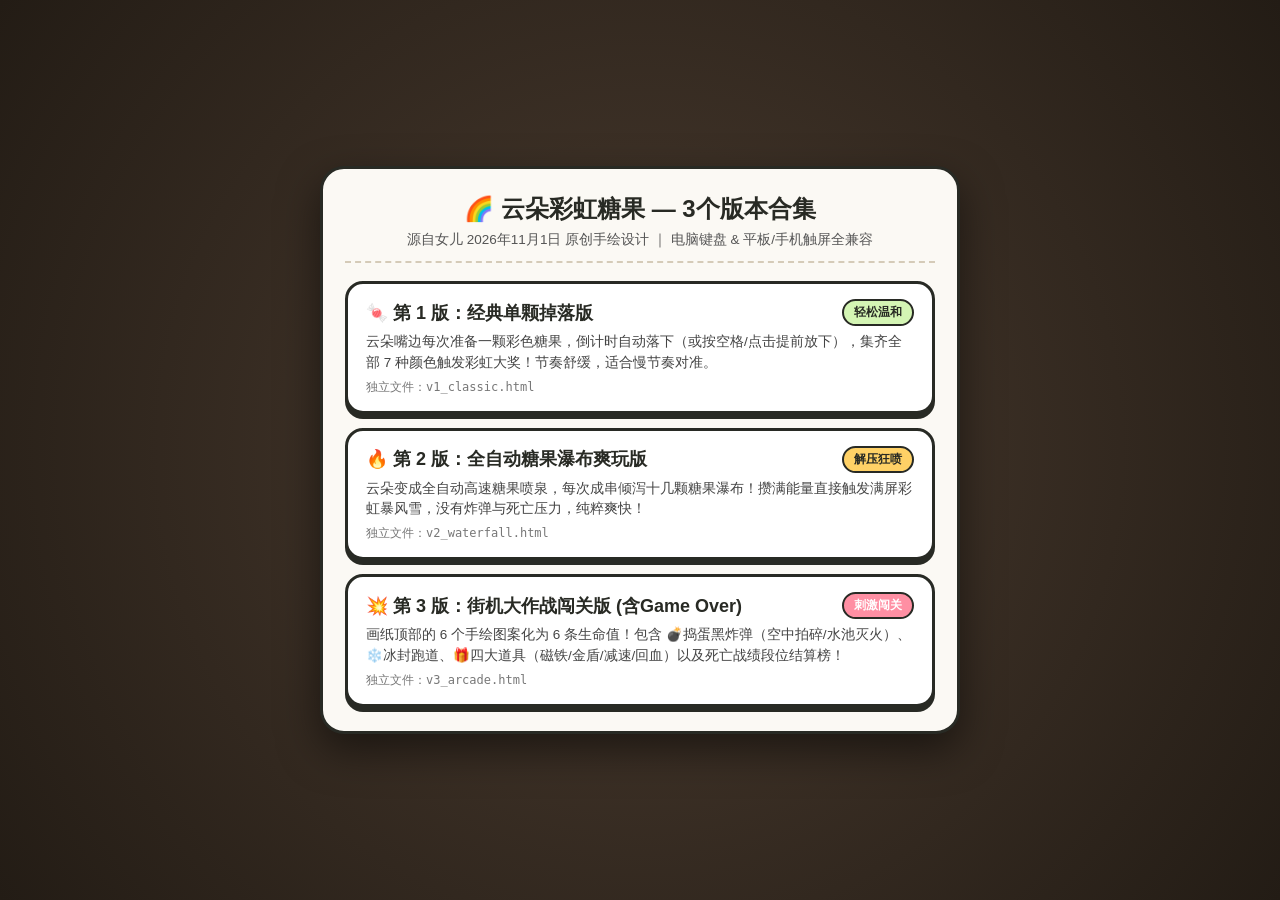
==== index.html @ 38106641 "feat: initial open-source release of rainbow candy cloud game with 3 versions" ====
<!DOCTYPE html>
<html lang="zh-CN">
<head>
  <meta charset="UTF-8" />
  <meta name="viewport" content="width=device-width, initial-scale=1.0, maximum-scale=1.0, user-scalable=no" />
  <meta name="description" content="云朵彩虹糖果 — 根据小朋友于2026年11月1日亲手绘制的设计稿还原的趣味网页小游戏，支持电脑键盘与iPad/手机触屏。" />
  <meta property="og:title" content="云朵彩虹糖果 (Rainbow Candy Cloud)" />
  <meta property="og:description" content="根据小朋友于2026年11月1日亲手绘制的设计稿还原的趣味网页小游戏，支持电脑键盘与iPad/手机触屏。" />
  <meta property="og:type" content="website" />
  <meta property="og:image" content="artwork.jpg" />
  <link rel="icon" href="data:image/svg+xml,<svg xmlns='http://www.w3.org/2000/svg' viewBox='0 0 100 100'><text y='.9em' font-size='90'>🍬</text></svg>" />
  <title>云朵彩虹糖果 — 3个版本合集大厅 (2026年11月1日 原创手绘)</title>
  <style>
    * {
      box-sizing: border-box;
      margin: 0;
      padding: 0;
    }
    body {
      min-height: 100dvh;
      background: #2c241d radial-gradient(circle at center, #4a3b2f 0%, #231c15 100%);
      font-family: "PingFang SC", "Hiragino Sans GB", "Microsoft YaHei", "Comic Sans MS", cursive, sans-serif;
      display: flex;
      align-items: center;
      justify-content: center;
      padding: 18px;
      color: #282a24;
    }
    .hub-card {
      background: #fbf9f4;
      border: 3.5px solid #282a24;
      border-radius: 24px;
      max-width: 640px;
      width: 100%;
      padding: 24px 22px;
      box-shadow: 0 16px 40px rgba(0, 0, 0, 0.5);
    }
    .hub-header {
      text-align: center;
      margin-bottom: 18px;
      padding-bottom: 12px;
      border-bottom: 2.5px dashed #d5cbb8;
    }
    .hub-header h1 {
      font-size: 24px;
      font-weight: 900;
      margin-bottom: 6px;
    }
    .hub-header p {
      font-size: 13.5px;
      color: #555;
    }
    .version-list {
      display: flex;
      flex-direction: column;
      gap: 14px;
    }
    .version-card {
      display: block;
      text-decoration: none;
      color: #282a24;
      background: #fff;
      border: 3px solid #282a24;
      border-radius: 18px;
      padding: 15px 18px;
      box-shadow: 0 5px 0 #282a24;
      transition: transform 0.1s, box-shadow 0.1s, background 0.15s;
    }
    .version-card:hover {
      background: #fffbe6;
      transform: translateY(-2px);
      box-shadow: 0 7px 0 #282a24;
    }
    .version-card:active {
      transform: translateY(3px);
      box-shadow: 0 2px 0 #282a24;
    }
    .v-title {
      display: flex;
      align-items: center;
      justify-content: space-between;
      font-size: 18px;
      font-weight: 900;
      margin-bottom: 6px;
    }
    .v-badge {
      font-size: 12px;
      padding: 3px 10px;
      border-radius: 999px;
      border: 2px solid #282a24;
      font-weight: 800;
    }
    .v1 .v-badge { background: #d4f5b4; }
    .v2 .v-badge { background: #ffd166; }
    .v3 .v-badge { background: #ff8fa3; color: #fff; }
    .v-desc {
      font-size: 13.5px;
      color: #444;
      line-height: 1.5;
    }
    .v-file {
      margin-top: 6px;
      font-size: 12px;
      color: #777;
      font-family: monospace;
    }
  </style>
</head>
<body>
  <div class="hub-card">
    <div class="hub-header">
      <h1>🌈 云朵彩虹糖果 — 3个版本合集</h1>
      <p>源自女儿 2026年11月1日 原创手绘设计 ｜ 电脑键盘 & 平板/手机触屏全兼容</p>
    </div>

    <div class="version-list">
      <a class="version-card v1" href="v1_classic.html">
        <div class="v-title">
          <span>🍬 第 1 版：经典单颗掉落版</span>
          <span class="v-badge">轻松温和</span>
        </div>
        <div class="v-desc">
          云朵嘴边每次准备一颗彩色糖果，倒计时自动落下（或按空格/点击提前放下），集齐全部 7 种颜色触发彩虹大奖！节奏舒缓，适合慢节奏对准。
        </div>
        <div class="v-file">独立文件：v1_classic.html</div>
      </a>

      <a class="version-card v2" href="v2_waterfall.html">
        <div class="v-title">
          <span>🔥 第 2 版：全自动糖果瀑布爽玩版</span>
          <span class="v-badge">解压狂喷</span>
        </div>
        <div class="v-desc">
          云朵变成全自动高速糖果喷泉，每次成串倾泻十几颗糖果瀑布！攒满能量直接触发满屏彩虹暴风雪，没有炸弹与死亡压力，纯粹爽快！
        </div>
        <div class="v-file">独立文件：v2_waterfall.html</div>
      </a>

      <a class="version-card v3" href="v3_arcade.html">
        <div class="v-title">
          <span>💥 第 3 版：街机大作战闯关版 (含Game Over)</span>
          <span class="v-badge">刺激闯关</span>
        </div>
        <div class="v-desc">
          画纸顶部的 6 个手绘图案化为 6 条生命值！包含 💣捣蛋黑炸弹（空中拍碎/水池灭火）、❄️冰封跑道、🎁四大道具（磁铁/金盾/减速/回血）以及死亡战绩段位结算榜！
        </div>
        <div class="v-file">独立文件：v3_arcade.html</div>
      </a>
    </div>
  </div>
</body>
</html>
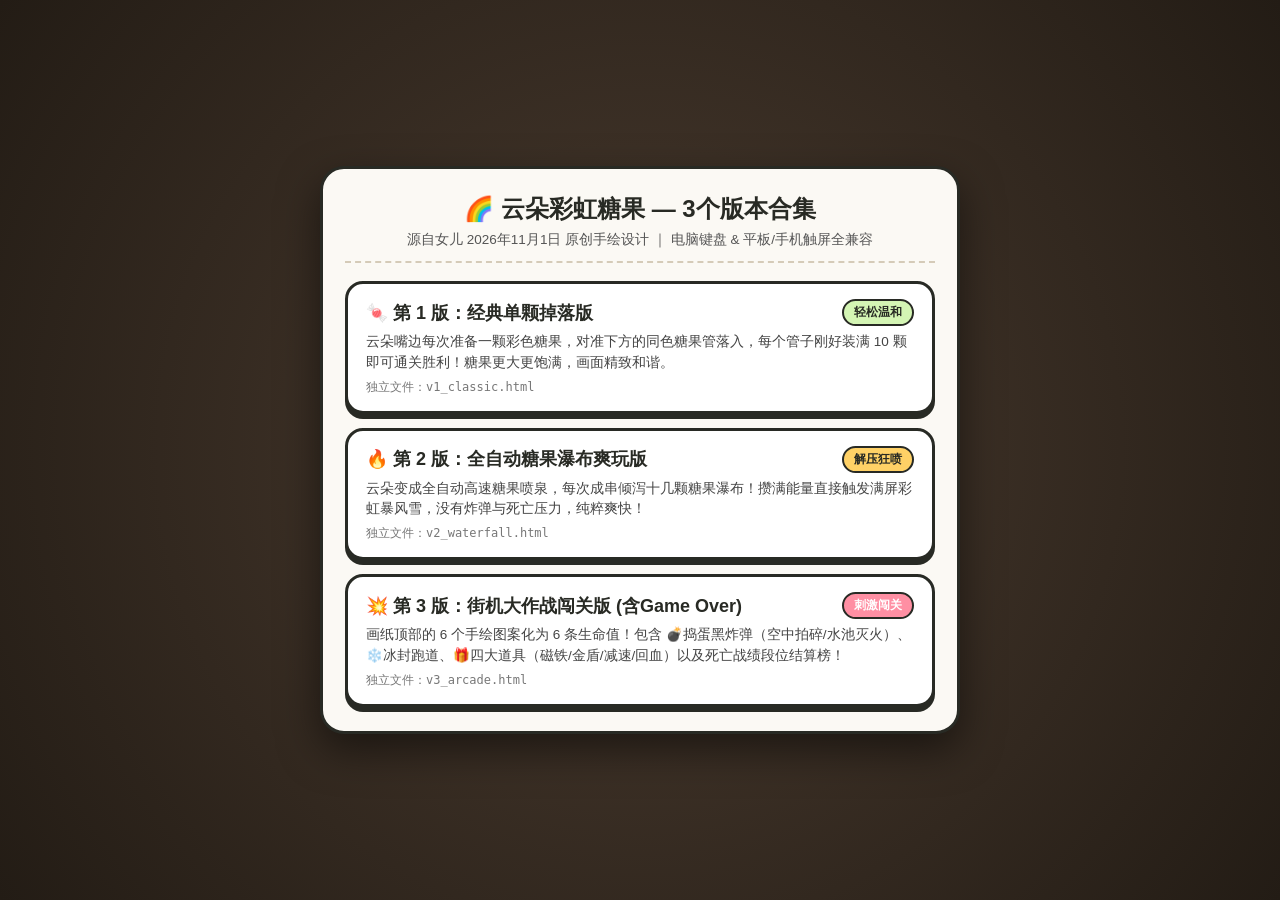
==== commit 9c087da8: "1. 更新游戏规则。" ====
--- a/index.html
+++ b/index.html
@@ -120,7 +120,7 @@
           <span class="v-badge">轻松温和</span>
         </div>
         <div class="v-desc">
-          云朵嘴边每次准备一颗彩色糖果，倒计时自动落下（或按空格/点击提前放下），集齐全部 7 种颜色触发彩虹大奖！节奏舒缓，适合慢节奏对准。
+          云朵嘴边每次准备一颗彩色糖果，对准下方的同色糖果管落入，每个管子刚好装满 10 颗即可通关胜利！糖果更大更饱满，画面精致和谐。
         </div>
         <div class="v-file">独立文件：v1_classic.html</div>
       </a>
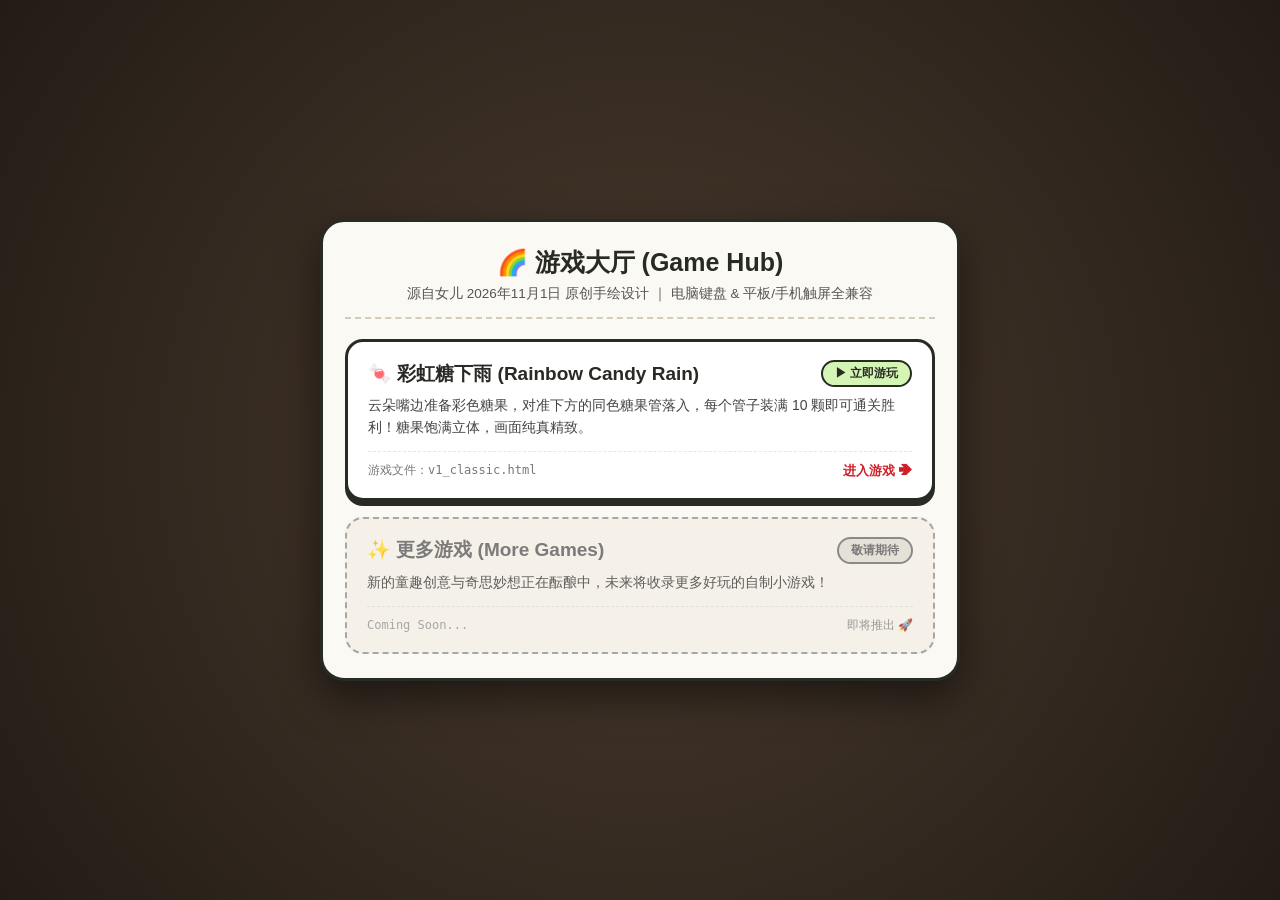
==== commit b24346c5: "1. 确定游戏名字，删除多余的版本。" ====
--- a/index.html
+++ b/index.html
@@ -3,13 +3,13 @@
 <head>
   <meta charset="UTF-8" />
   <meta name="viewport" content="width=device-width, initial-scale=1.0, maximum-scale=1.0, user-scalable=no" />
-  <meta name="description" content="云朵彩虹糖果 — 根据小朋友于2026年11月1日亲手绘制的设计稿还原的趣味网页小游戏，支持电脑键盘与iPad/手机触屏。" />
-  <meta property="og:title" content="云朵彩虹糖果 (Rainbow Candy Cloud)" />
+  <meta name="description" content="彩虹糖下雨 — 根据小朋友于2026年11月1日亲手绘制的设计稿还原的趣味网页小游戏，支持电脑键盘与iPad/手机触屏。" />
+  <meta property="og:title" content="彩虹糖下雨 (Rainbow Candy Rain)" />
   <meta property="og:description" content="根据小朋友于2026年11月1日亲手绘制的设计稿还原的趣味网页小游戏，支持电脑键盘与iPad/手机触屏。" />
   <meta property="og:type" content="website" />
   <meta property="og:image" content="artwork.jpg" />
   <link rel="icon" href="data:image/svg+xml,<svg xmlns='http://www.w3.org/2000/svg' viewBox='0 0 100 100'><text y='.9em' font-size='90'>🍬</text></svg>" />
-  <title>云朵彩虹糖果 — 3个版本合集大厅 (2026年11月1日 原创手绘)</title>
+  <title>彩虹糖下雨 — 游戏大厅</title>
   <style>
     * {
       box-sizing: border-box;
@@ -37,12 +37,12 @@
     }
     .hub-header {
       text-align: center;
-      margin-bottom: 18px;
-      padding-bottom: 12px;
+      margin-bottom: 20px;
+      padding-bottom: 14px;
       border-bottom: 2.5px dashed #d5cbb8;
     }
     .hub-header h1 {
-      font-size: 24px;
+      font-size: 25px;
       font-weight: 900;
       margin-bottom: 6px;
     }
@@ -50,102 +50,126 @@
       font-size: 13.5px;
       color: #555;
     }
-    .version-list {
+    .game-list {
       display: flex;
       flex-direction: column;
-      gap: 14px;
+      gap: 16px;
     }
-    .version-card {
+    .game-card {
       display: block;
       text-decoration: none;
       color: #282a24;
       background: #fff;
       border: 3px solid #282a24;
       border-radius: 18px;
-      padding: 15px 18px;
+      padding: 18px 20px;
       box-shadow: 0 5px 0 #282a24;
       transition: transform 0.1s, box-shadow 0.1s, background 0.15s;
     }
-    .version-card:hover {
+    .game-card.playable:hover {
       background: #fffbe6;
       transform: translateY(-2px);
       box-shadow: 0 7px 0 #282a24;
     }
-    .version-card:active {
+    .game-card.playable:active {
       transform: translateY(3px);
       box-shadow: 0 2px 0 #282a24;
     }
-    .v-title {
+    .game-card.coming-soon {
+      background: #f4efe6;
+      border: 2.5px dashed #999;
+      box-shadow: none;
+      opacity: 0.85;
+      cursor: default;
+    }
+    .g-title {
       display: flex;
       align-items: center;
       justify-content: space-between;
-      font-size: 18px;
+      font-size: 19px;
       font-weight: 900;
-      margin-bottom: 6px;
+      margin-bottom: 8px;
     }
-    .v-badge {
+    .g-badge {
       font-size: 12px;
-      padding: 3px 10px;
+      padding: 3px 12px;
       border-radius: 999px;
       border: 2px solid #282a24;
       font-weight: 800;
     }
-    .v1 .v-badge { background: #d4f5b4; }
-    .v2 .v-badge { background: #ffd166; }
-    .v3 .v-badge { background: #ff8fa3; color: #fff; }
-    .v-desc {
-      font-size: 13.5px;
+    .badge-play {
+      background: #d4f5b4;
+    }
+    .badge-wait {
+      background: #e2ddd3;
+      border-color: #777;
+      color: #666;
+    }
+    .g-desc {
+      font-size: 14px;
       color: #444;
-      line-height: 1.5;
+      line-height: 1.55;
     }
-    .v-file {
-      margin-top: 6px;
+    .g-footer {
+      display: flex;
+      justify-content: space-between;
+      align-items: center;
+      margin-top: 12px;
+      padding-top: 10px;
+      border-top: 1.5px dashed #ede5d8;
+    }
+    .g-file {
       font-size: 12px;
       color: #777;
       font-family: monospace;
+    }
+    .g-action {
+      font-size: 13px;
+      font-weight: 900;
+      color: #cf2027;
+      display: flex;
+      align-items: center;
+      gap: 4px;
     }
   </style>
 </head>
 <body>
   <div class="hub-card">
     <div class="hub-header">
-      <h1>🌈 云朵彩虹糖果 — 3个版本合集</h1>
+      <h1>🌈 游戏大厅 (Game Hub)</h1>
       <p>源自女儿 2026年11月1日 原创手绘设计 ｜ 电脑键盘 & 平板/手机触屏全兼容</p>
     </div>
 
-    <div class="version-list">
-      <a class="version-card v1" href="v1_classic.html">
-        <div class="v-title">
-          <span>🍬 第 1 版：经典单颗掉落版</span>
-          <span class="v-badge">轻松温和</span>
+    <div class="game-list">
+      <!-- 经典版游戏卡片 -->
+      <a class="game-card playable" href="v1_classic.html">
+        <div class="g-title">
+          <span>🍬 彩虹糖下雨 (Rainbow Candy Rain)</span>
+          <span class="g-badge badge-play">▶ 立即游玩</span>
         </div>
-        <div class="v-desc">
-          云朵嘴边每次准备一颗彩色糖果，对准下方的同色糖果管落入，每个管子刚好装满 10 颗即可通关胜利！糖果更大更饱满，画面精致和谐。
+        <div class="g-desc">
+          云朵嘴边准备彩色糖果，对准下方的同色糖果管落入，每个管子装满 10 颗即可通关胜利！糖果饱满立体，画面纯真精致。
         </div>
-        <div class="v-file">独立文件：v1_classic.html</div>
+        <div class="g-footer">
+          <span class="g-file">游戏文件：v1_classic.html</span>
+          <span class="g-action">进入游戏 ➔</span>
+        </div>
       </a>
 
-      <a class="version-card v2" href="v2_waterfall.html">
-        <div class="v-title">
-          <span>🔥 第 2 版：全自动糖果瀑布爽玩版</span>
-          <span class="v-badge">解压狂喷</span>
+      <!-- 未来新游戏卡片预留 -->
+      <div class="game-card coming-soon">
+        <div class="g-title">
+          <span style="color: #666;">✨ 更多游戏 (More Games)</span>
+          <span class="g-badge badge-wait">敬请期待</span>
         </div>
-        <div class="v-desc">
-          云朵变成全自动高速糖果喷泉，每次成串倾泻十几颗糖果瀑布！攒满能量直接触发满屏彩虹暴风雪，没有炸弹与死亡压力，纯粹爽快！
+        <div class="g-desc">
+          新的童趣创意与奇思妙想正在酝酿中，未来将收录更多好玩的自制小游戏！
         </div>
-        <div class="v-file">独立文件：v2_waterfall.html</div>
-      </a>
-
-      <a class="version-card v3" href="v3_arcade.html">
-        <div class="v-title">
-          <span>💥 第 3 版：街机大作战闯关版 (含Game Over)</span>
-          <span class="v-badge">刺激闯关</span>
+        <div class="g-footer" style="border-top-color: #ddd;">
+          <span class="g-file" style="color: #999;">Coming Soon...</span>
+          <span style="font-size: 12px; color: #888;">即将推出 🚀</span>
         </div>
-        <div class="v-desc">
-          画纸顶部的 6 个手绘图案化为 6 条生命值！包含 💣捣蛋黑炸弹（空中拍碎/水池灭火）、❄️冰封跑道、🎁四大道具（磁铁/金盾/减速/回血）以及死亡战绩段位结算榜！
-        </div>
-        <div class="v-file">独立文件：v3_arcade.html</div>
-      </a>
+      </div>
     </div>
   </div>
 </body>
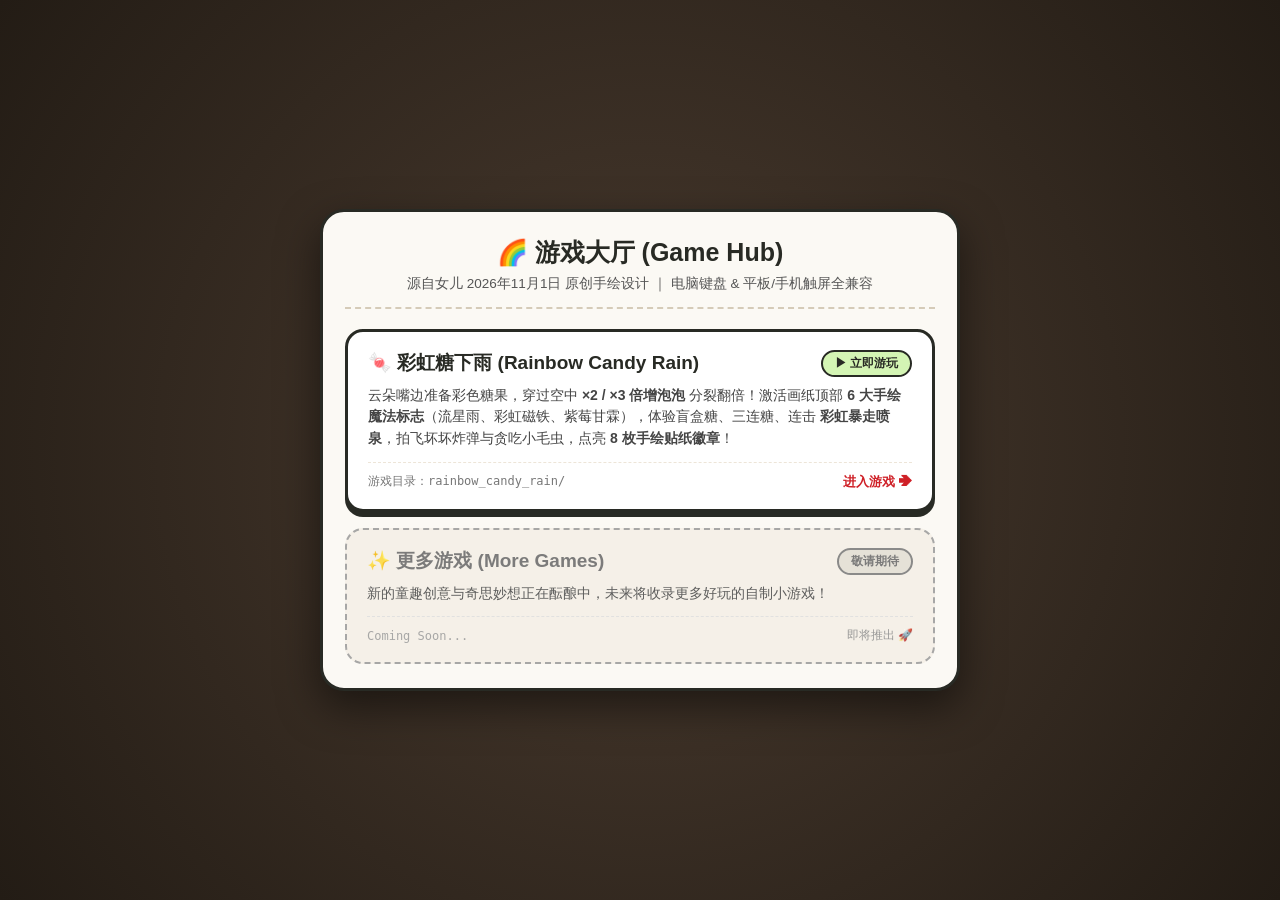
==== commit ea48943b: "1. 增加一些游戏规则。" ====
--- a/index.html
+++ b/index.html
@@ -9,7 +9,7 @@
   <meta property="og:type" content="website" />
   <meta property="og:image" content="artwork.jpg" />
   <link rel="icon" href="data:image/svg+xml,<svg xmlns='http://www.w3.org/2000/svg' viewBox='0 0 100 100'><text y='.9em' font-size='90'>🍬</text></svg>" />
-  <title>彩虹糖下雨 — 游戏大厅</title>
+  <title>游戏大厅</title>
   <style>
     * {
       box-sizing: border-box;
@@ -142,16 +142,16 @@
 
     <div class="game-list">
       <!-- 经典版游戏卡片 -->
-      <a class="game-card playable" href="v1_classic.html">
+      <a class="game-card playable" href="rainbow_candy_rain/index.html">
         <div class="g-title">
           <span>🍬 彩虹糖下雨 (Rainbow Candy Rain)</span>
           <span class="g-badge badge-play">▶ 立即游玩</span>
         </div>
         <div class="g-desc">
-          云朵嘴边准备彩色糖果，对准下方的同色糖果管落入，每个管子装满 10 颗即可通关胜利！糖果饱满立体，画面纯真精致。
+          云朵嘴边准备彩色糖果，穿过空中 <strong>×2 / ×3 倍增泡泡</strong> 分裂翻倍！激活画纸顶部 <strong>6 大手绘魔法标志</strong>（流星雨、彩虹磁铁、紫莓甘霖），体验盲盒糖、三连糖、连击 <strong>彩虹暴走喷泉</strong>，拍飞坏坏炸弹与贪吃小毛虫，点亮 <strong>8 枚手绘贴纸徽章</strong>！
         </div>
         <div class="g-footer">
-          <span class="g-file">游戏文件：v1_classic.html</span>
+          <span class="g-file">游戏目录：rainbow_candy_rain/</span>
           <span class="g-action">进入游戏 ➔</span>
         </div>
       </a>
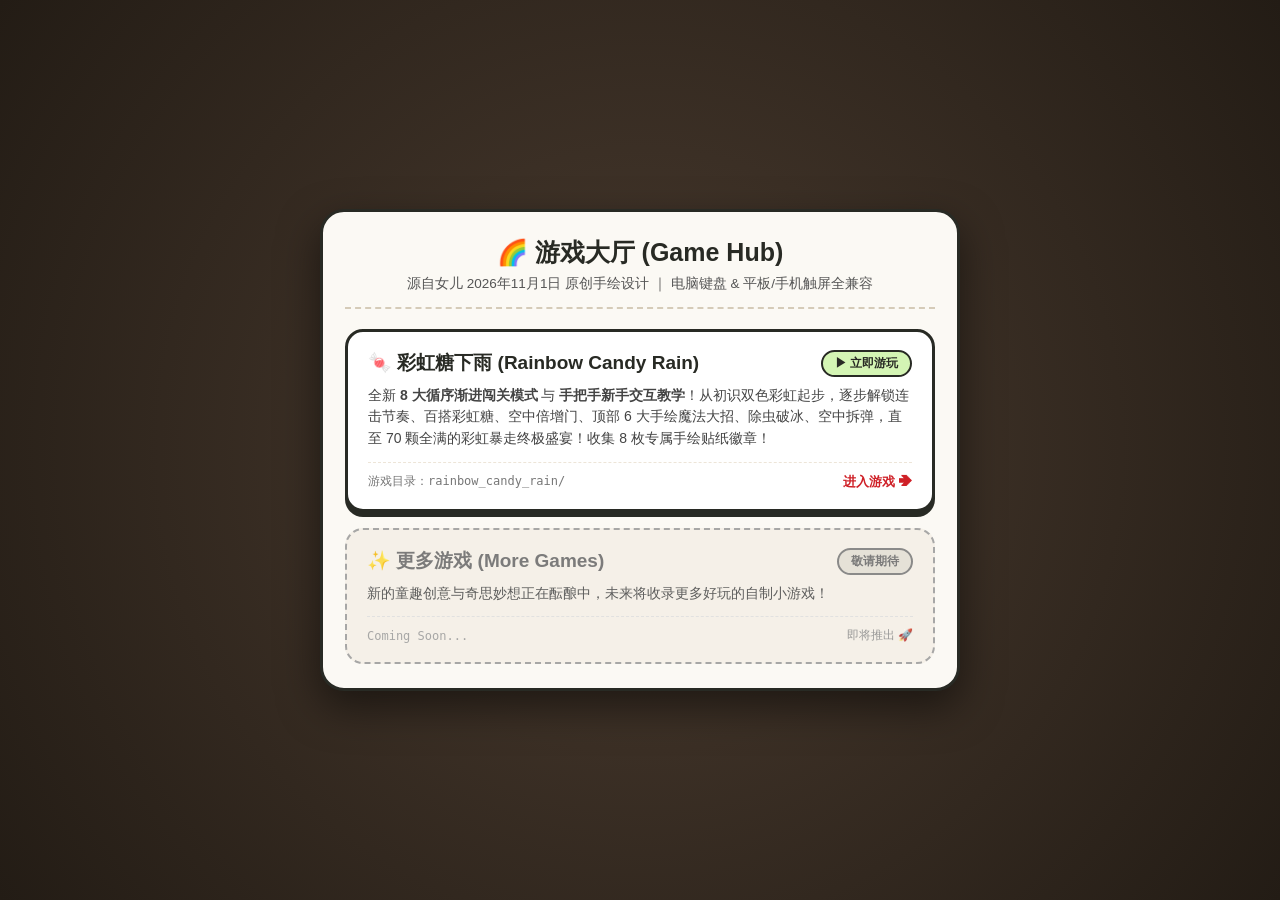
==== commit b80511d0: "1. 增加游戏关数和规则。" ====
--- a/index.html
+++ b/index.html
@@ -148,7 +148,7 @@
           <span class="g-badge badge-play">▶ 立即游玩</span>
         </div>
         <div class="g-desc">
-          云朵嘴边准备彩色糖果，穿过空中 <strong>×2 / ×3 倍增泡泡</strong> 分裂翻倍！激活画纸顶部 <strong>6 大手绘魔法标志</strong>（流星雨、彩虹磁铁、紫莓甘霖），体验盲盒糖、三连糖、连击 <strong>彩虹暴走喷泉</strong>，拍飞坏坏炸弹与贪吃小毛虫，点亮 <strong>8 枚手绘贴纸徽章</strong>！
+          全新 <strong>8 大循序渐进闯关模式</strong> 与 <strong>手把手新手交互教学</strong>！从初识双色彩虹起步，逐步解锁连击节奏、百搭彩虹糖、空中倍增门、顶部 6 大手绘魔法大招、除虫破冰、空中拆弹，直至 70 颗全满的彩虹暴走终极盛宴！收集 8 枚专属手绘贴纸徽章！
         </div>
         <div class="g-footer">
           <span class="g-file">游戏目录：rainbow_candy_rain/</span>
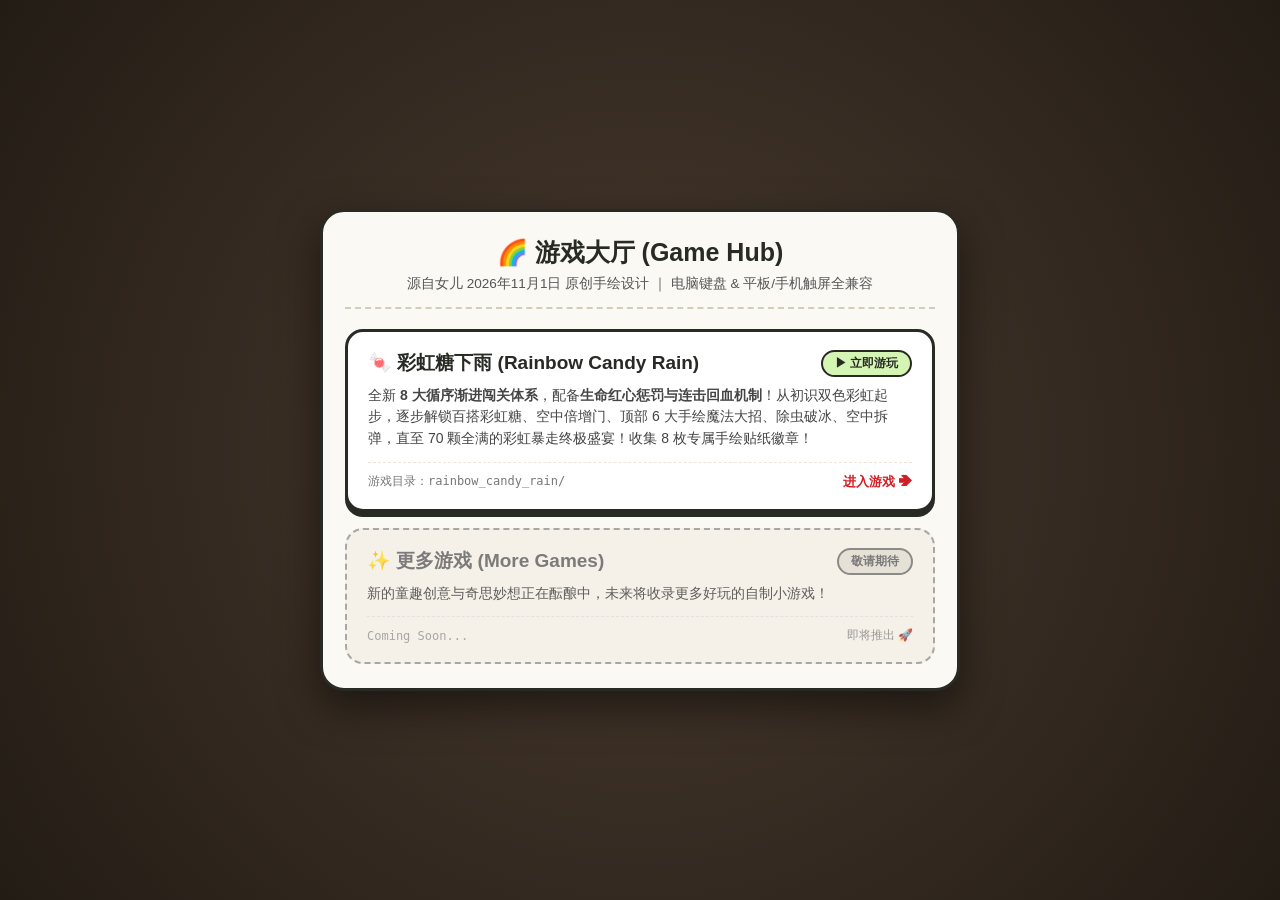
==== commit e90bd80c: "1. 修改游戏规则，增加难度。" ====
--- a/index.html
+++ b/index.html
@@ -148,7 +148,7 @@
           <span class="g-badge badge-play">▶ 立即游玩</span>
         </div>
         <div class="g-desc">
-          全新 <strong>8 大循序渐进闯关模式</strong> 与 <strong>手把手新手交互教学</strong>！从初识双色彩虹起步，逐步解锁连击节奏、百搭彩虹糖、空中倍增门、顶部 6 大手绘魔法大招、除虫破冰、空中拆弹，直至 70 颗全满的彩虹暴走终极盛宴！收集 8 枚专属手绘贴纸徽章！
+          全新 <strong>8 大循序渐进闯关体系</strong>，配备<strong>生命红心惩罚与连击回血机制</strong>！从初识双色彩虹起步，逐步解锁百搭彩虹糖、空中倍增门、顶部 6 大手绘魔法大招、除虫破冰、空中拆弹，直至 70 颗全满的彩虹暴走终极盛宴！收集 8 枚专属手绘贴纸徽章！
         </div>
         <div class="g-footer">
           <span class="g-file">游戏目录：rainbow_candy_rain/</span>
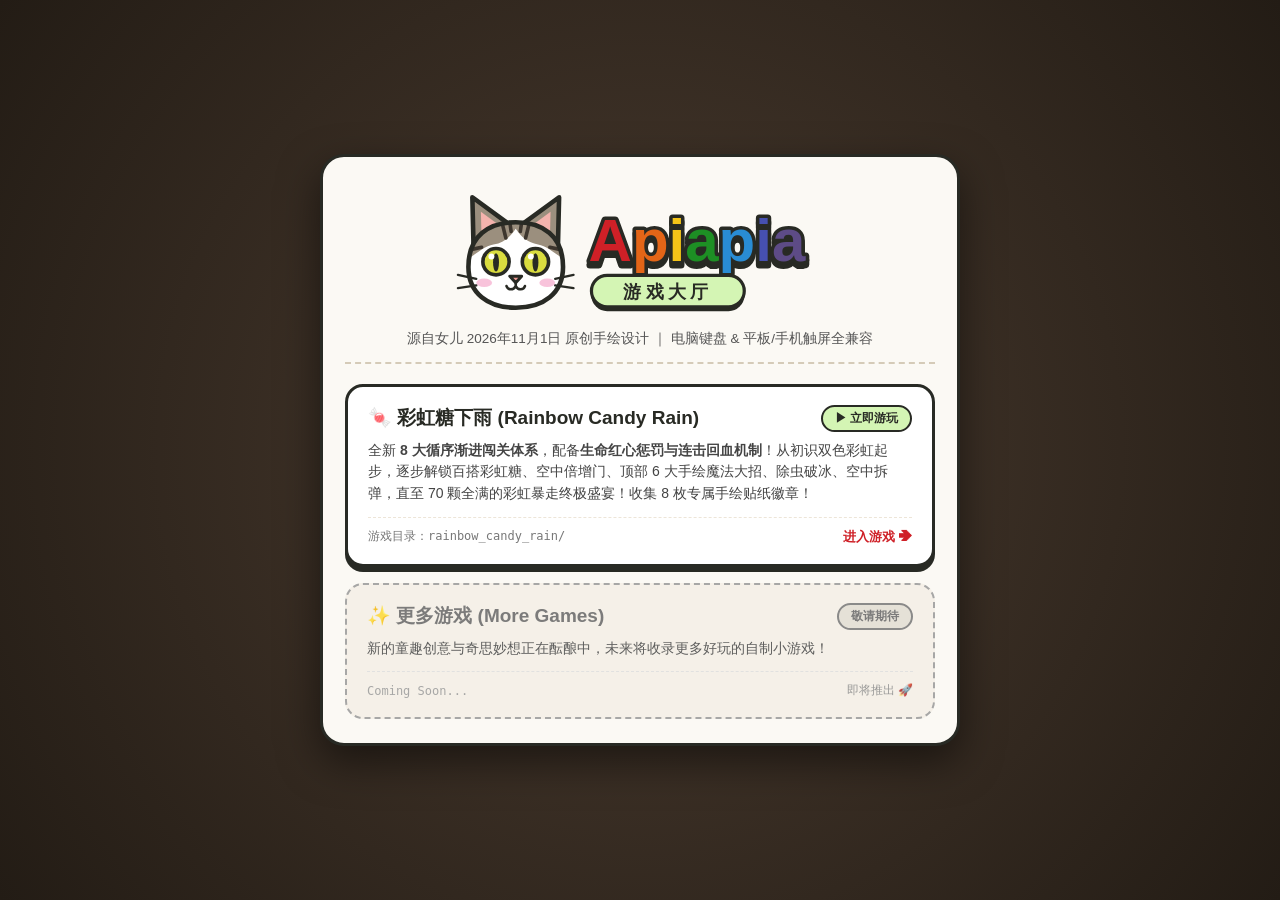
==== commit 8fc4e709: "1. 增加项目logo。" ====
--- a/index.html
+++ b/index.html
@@ -2,14 +2,23 @@
 <html lang="zh-CN">
 <head>
   <meta charset="UTF-8" />
-  <meta name="viewport" content="width=device-width, initial-scale=1.0, maximum-scale=1.0, user-scalable=no" />
-  <meta name="description" content="彩虹糖下雨 — 根据小朋友于2026年11月1日亲手绘制的设计稿还原的趣味网页小游戏，支持电脑键盘与iPad/手机触屏。" />
-  <meta property="og:title" content="彩虹糖下雨 (Rainbow Candy Rain)" />
-  <meta property="og:description" content="根据小朋友于2026年11月1日亲手绘制的设计稿还原的趣味网页小游戏，支持电脑键盘与iPad/手机触屏。" />
+  <meta name="viewport" content="width=device-width, initial-scale=1.0, maximum-scale=1.0, user-scalable=no, viewport-fit=cover" />
+  <meta name="description" content="Apiapia 游戏大厅 — 以家里的小猫 Apiapia 命名，收录小朋友亲手设计的趣味网页小游戏，支持电脑键盘与 iPad/手机触屏。" />
+  <meta property="og:title" content="Apiapia 游戏大厅" />
+  <meta property="og:description" content="收录小朋友亲手设计的趣味网页小游戏，支持电脑键盘与 iPad/手机触屏。" />
   <meta property="og:type" content="website" />
-  <meta property="og:image" content="artwork.jpg" />
-  <link rel="icon" href="data:image/svg+xml,<svg xmlns='http://www.w3.org/2000/svg' viewBox='0 0 100 100'><text y='.9em' font-size='90'>🍬</text></svg>" />
-  <title>游戏大厅</title>
+  <meta property="og:image" content="images/icon-512.png" />
+  <!-- iPad / iPhone 添加到主屏幕：全屏打开，图标下方显示的名字 -->
+  <meta name="mobile-web-app-capable" content="yes" />
+  <meta name="apple-mobile-web-app-capable" content="yes" />
+  <meta name="apple-mobile-web-app-status-bar-style" content="black-translucent" />
+  <meta name="apple-mobile-web-app-title" content="Apiapia" />
+  <link rel="icon" type="image/svg+xml" href="images/favicon.svg" />
+  <link rel="icon" type="image/png" sizes="192x192" href="images/icon-192.png" />
+  <link rel="apple-touch-icon" href="images/apple-touch-icon.png" />
+  <link rel="manifest" href="site.webmanifest" />
+  <meta name="theme-color" content="#2c241d" />
+  <title>Apiapia 游戏大厅</title>
   <style>
     * {
       box-sizing: border-box;
@@ -23,7 +32,7 @@
       display: flex;
       align-items: center;
       justify-content: center;
-      padding: 18px;
+      padding: max(18px, env(safe-area-inset-top)) 18px max(18px, env(safe-area-inset-bottom));
       color: #282a24;
     }
     .hub-card {
@@ -46,6 +55,13 @@
       font-weight: 900;
       margin-bottom: 6px;
     }
+    .hub-logo {
+      display: block;
+      width: 100%;
+      max-width: 400px;
+      height: auto;
+      margin: 0 auto;
+    }
     .hub-header p {
       font-size: 13.5px;
       color: #555;
@@ -66,10 +82,12 @@
       box-shadow: 0 5px 0 #282a24;
       transition: transform 0.1s, box-shadow 0.1s, background 0.15s;
     }
+    @media (hover: hover) {
     .game-card.playable:hover {
       background: #fffbe6;
       transform: translateY(-2px);
       box-shadow: 0 7px 0 #282a24;
+    }
     }
     .game-card.playable:active {
       transform: translateY(3px);
@@ -136,7 +154,7 @@
 <body>
   <div class="hub-card">
     <div class="hub-header">
-      <h1>🌈 游戏大厅 (Game Hub)</h1>
+      <h1><img class="hub-logo" src="images/logo.svg" alt="Apiapia 游戏大厅" /></h1>
       <p>源自女儿 2026年11月1日 原创手绘设计 ｜ 电脑键盘 & 平板/手机触屏全兼容</p>
     </div>
 
